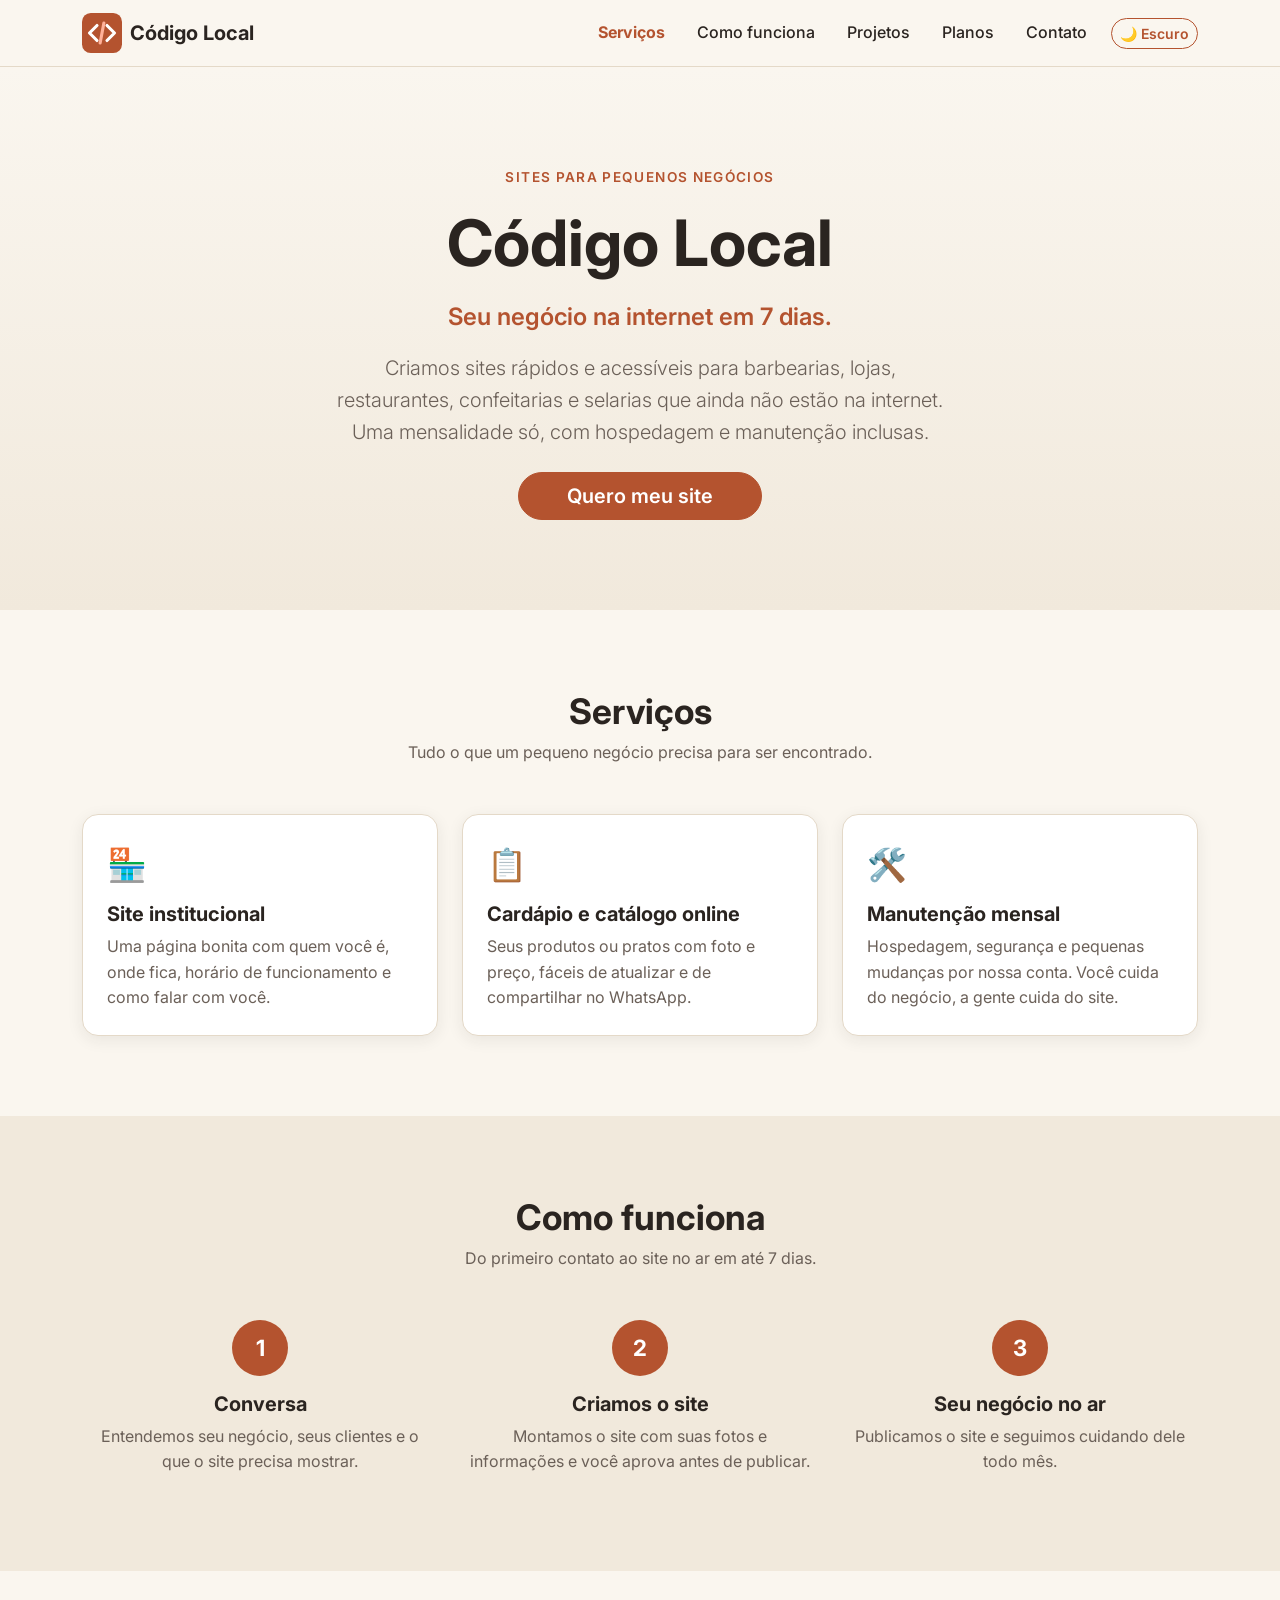
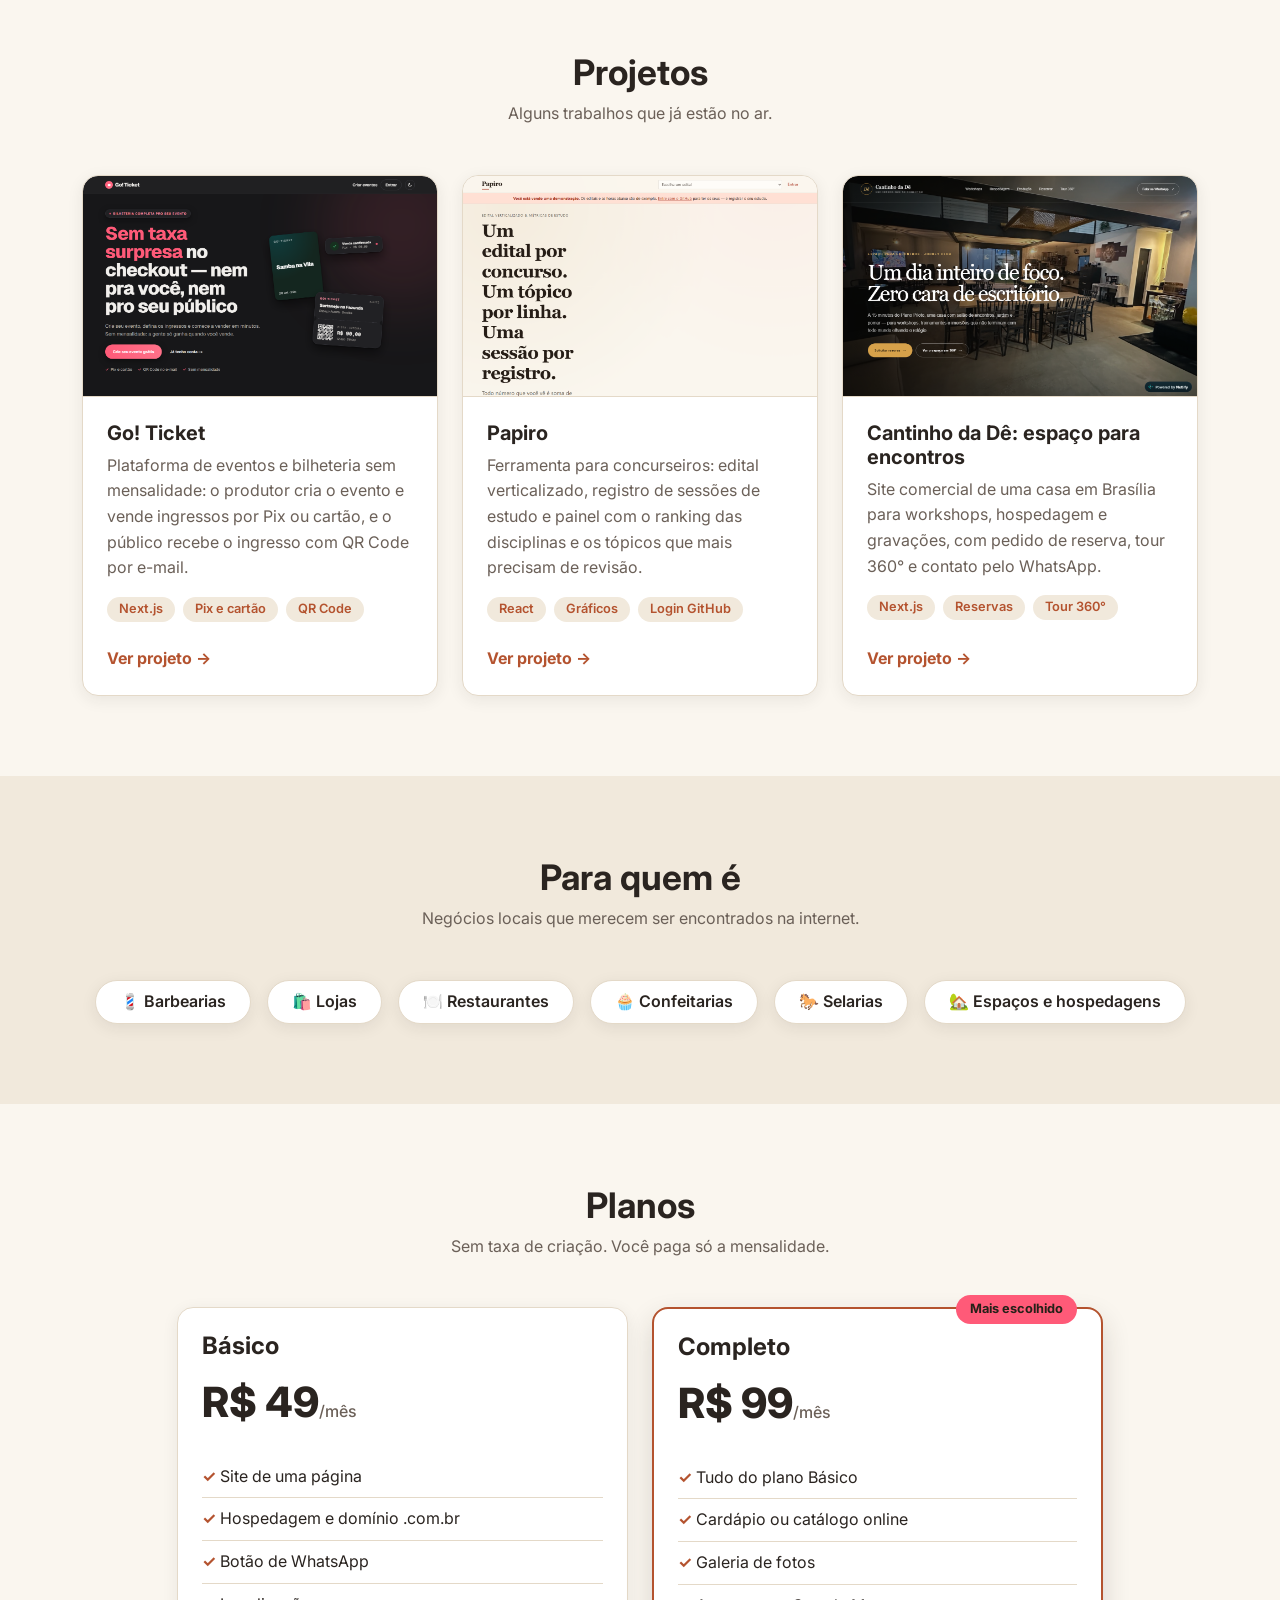
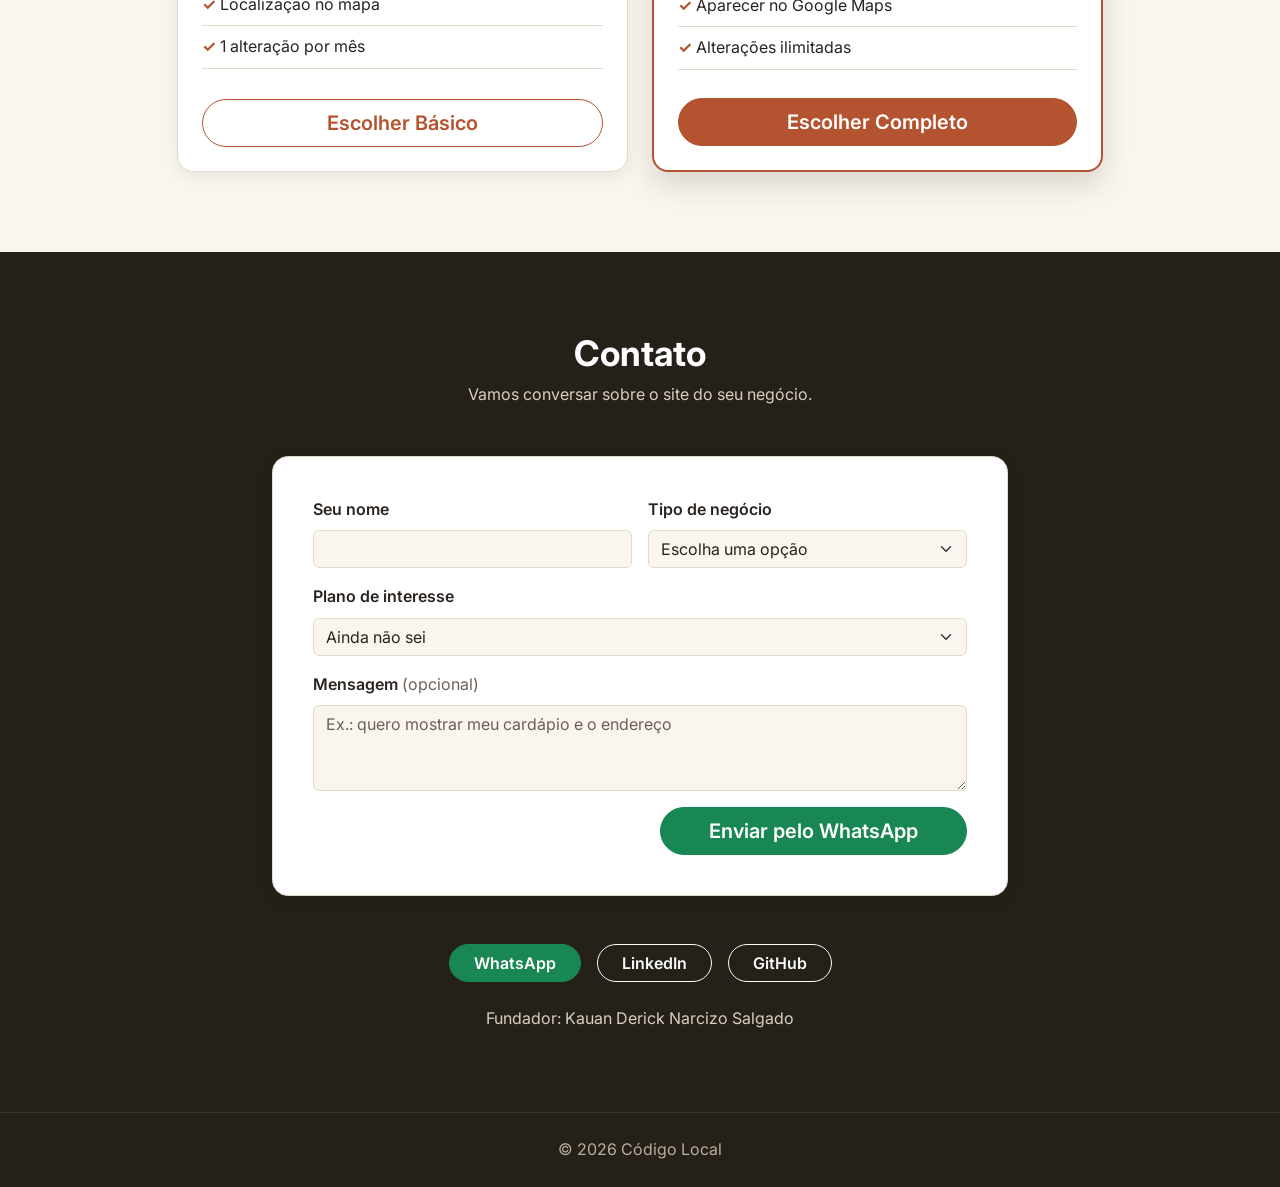
==== startup-codigo-local/index.html @ b6278787 "Adiciona protótipo da startup Código Local com Bootstrap e JavaScript Co-Authored-By: Claude Opus 5." ====
<!DOCTYPE html>
<html lang="pt-br" data-bs-theme="light">
<head>
    <meta charset="UTF-8">
    <!-- meta viewport: obrigatória para o Bootstrap ser responsivo no celular -->
    <meta name="viewport" content="width=device-width, initial-scale=1.0">
    <meta name="description" content="Código Local: sites rápidos e acessíveis para pequenos negócios. Seu negócio na internet em 7 dias, com hospedagem e manutenção inclusas na mensalidade.">
    <meta name="author" content="Kauan Derick Narcizo Salgado">
    <title>Código Local | Seu negócio na internet em 7 dias</title>

    <!-- Ícone da aba do navegador -->
    <link rel="icon" href="img/logo.svg" type="image/svg+xml">

    <!-- Aplica o tema salvo (claro/escuro) ANTES da página aparecer,
         para não piscar branco quem escolheu o modo escuro -->
    <script>
        try {
            const temaSalvo = localStorage.getItem('tema');
            if (temaSalvo) document.documentElement.setAttribute('data-bs-theme', temaSalvo);
        } catch (erro) { /* navegador sem localStorage: fica no tema claro */ }
    </script>

    <!-- 1º Bootstrap 5 via CDN (CSS) -->
    <link rel="stylesheet" href="https://cdn.jsdelivr.net/npm/bootstrap@5.3.3/dist/css/bootstrap.min.css"
          integrity="sha384-QWTKZyjpPEjISv5WaRU9OFeRpok6YctnYmDr5pNlyT2bRjXh0JMhjY6hW+ALEwIH" crossorigin="anonymous">

    <!-- 2º Fonte Inter do Google Fonts -->
    <link rel="preconnect" href="https://fonts.googleapis.com">
    <link rel="preconnect" href="https://fonts.gstatic.com" crossorigin>
    <link rel="stylesheet" href="https://fonts.googleapis.com/css2?family=Inter:wght@400;500;600;700;800&display=swap">

    <!-- 3º Nosso CSS vem DEPOIS do Bootstrap, para conseguir personalizar as cores dele -->
    <link rel="stylesheet" href="style.css">
</head>
<!-- data-bs-spy="scroll": Scrollspy do Bootstrap destaca no menu a seção que está na tela -->
<body data-bs-spy="scroll" data-bs-target="#menu-principal">

    <!-- CABEÇALHO: Navbar do Bootstrap.
         navbar-expand-lg = menu aberto em telas grandes e "hambúrguer" em telas menores -->
    <header class="navbar navbar-expand-lg sticky-top cabecalho">
        <nav class="container" aria-label="Menu principal">
            <a href="#inicio" class="navbar-brand d-flex align-items-center gap-2 fw-bolder">
                <img src="img/logo.svg" alt="" width="40" height="40">
                <span>Código Local</span>
            </a>

            <!-- Botão hambúrguer: só aparece no celular/tablet -->
            <button class="navbar-toggler" type="button" data-bs-toggle="collapse" data-bs-target="#menu-principal"
                    aria-controls="menu-principal" aria-expanded="false" aria-label="Abrir menu">
                <span class="navbar-toggler-icon"></span>
            </button>

            <div class="collapse navbar-collapse" id="menu-principal">
                <ul class="navbar-nav ms-auto align-items-lg-center gap-lg-3">
                    <li class="nav-item"><a class="nav-link" href="#servicos">Serviços</a></li>
                    <li class="nav-item"><a class="nav-link" href="#como-funciona">Como funciona</a></li>
                    <li class="nav-item"><a class="nav-link" href="#projetos">Projetos</a></li>
                    <li class="nav-item"><a class="nav-link" href="#planos">Planos</a></li>
                    <li class="nav-item"><a class="nav-link" href="#contato">Contato</a></li>
                    <li class="nav-item my-2 my-lg-0">
                        <!-- Botão de tema claro/escuro (controlado pelo script.js) -->
                        <button type="button" class="btn btn-outline-primary btn-sm rounded-pill" id="botao-tema"
                                aria-label="Ativar modo escuro">🌙 Escuro</button>
                    </li>
                </ul>
            </div>
        </nav>
    </header>

    <main>

        <!-- HERO: primeira coisa que o visitante vê -->
        <section class="hero text-center" id="inicio">
            <div class="container">
                <p class="hero__etiqueta text-uppercase fw-semibold mb-3">Sites para pequenos negócios</p>
                <h1 class="display-3 fw-bolder mb-3">Código Local</h1>
                <p class="fs-4 fw-semibold text-primary mb-3">Seu negócio na internet em 7 dias.</p>
                <p class="lead text-body-secondary mx-auto mb-4 hero__texto">
                    Criamos sites rápidos e acessíveis para barbearias, lojas, restaurantes,
                    confeitarias e selarias que ainda não estão na internet. Uma mensalidade
                    só, com hospedagem e manutenção inclusas.
                </p>
                <a href="#contato" class="btn btn-primary btn-lg rounded-pill px-5">Quero meu site</a>
            </div>
        </section>

        <!-- SERVIÇOS: Grid do Bootstrap (row + col) com Cards -->
        <section class="secao" id="servicos">
            <div class="container">
                <h2 class="text-center fw-bold mb-2">Serviços</h2>
                <p class="text-center text-body-secondary mb-5">Tudo o que um pequeno negócio precisa para ser encontrado.</p>

                <!-- row g-4 = linha com espaço entre as colunas.
                     col-md-4 = 3 colunas (4 de 12) a partir do tablet; no celular, 1 coluna -->
                <div class="row g-4">
                    <div class="col-md-4">
                        <article class="card card--hover h-100">
                            <div class="card-body p-4">
                                <span class="card__icone" aria-hidden="true">🏪</span>
                                <h3 class="card-title h5 fw-bold">Site institucional</h3>
                                <p class="card-text text-body-secondary">Uma página bonita com quem você é, onde fica, horário de funcionamento e como falar com você.</p>
                            </div>
                        </article>
                    </div>
                    <div class="col-md-4">
                        <article class="card card--hover h-100">
                            <div class="card-body p-4">
                                <span class="card__icone" aria-hidden="true">📋</span>
                                <h3 class="card-title h5 fw-bold">Cardápio e catálogo online</h3>
                                <p class="card-text text-body-secondary">Seus produtos ou pratos com foto e preço, fáceis de atualizar e de compartilhar no WhatsApp.</p>
                            </div>
                        </article>
                    </div>
                    <div class="col-md-4">
                        <article class="card card--hover h-100">
                            <div class="card-body p-4">
                                <span class="card__icone" aria-hidden="true">🛠️</span>
                                <h3 class="card-title h5 fw-bold">Manutenção mensal</h3>
                                <p class="card-text text-body-secondary">Hospedagem, segurança e pequenas mudanças por nossa conta. Você cuida do negócio, a gente cuida do site.</p>
                            </div>
                        </article>
                    </div>
                </div>
            </div>
        </section>

        <!-- COMO FUNCIONA: os 3 passos até o site ficar no ar -->
        <section class="secao secao--alternada" id="como-funciona">
            <div class="container">
                <h2 class="text-center fw-bold mb-2">Como funciona</h2>
                <p class="text-center text-body-secondary mb-5">Do primeiro contato ao site no ar em até 7 dias.</p>
                <ol class="row g-4 list-unstyled passos">
                    <li class="col-md-4 passo text-center px-3">
                        <h3 class="h5 fw-bold">Conversa</h3>
                        <p class="text-body-secondary mb-0">Entendemos seu negócio, seus clientes e o que o site precisa mostrar.</p>
                    </li>
                    <li class="col-md-4 passo text-center px-3">
                        <h3 class="h5 fw-bold">Criamos o site</h3>
                        <p class="text-body-secondary mb-0">Montamos o site com suas fotos e informações e você aprova antes de publicar.</p>
                    </li>
                    <li class="col-md-4 passo text-center px-3">
                        <h3 class="h5 fw-bold">Seu negócio no ar</h3>
                        <p class="text-body-secondary mb-0">Publicamos o site e seguimos cuidando dele todo mês.</p>
                    </li>
                </ol>
            </div>
        </section>

        <!-- PROJETOS: Cards com imagem (card-img-top + img-fluid) -->
        <section class="secao" id="projetos">
            <div class="container">
                <h2 class="text-center fw-bold mb-2">Projetos</h2>
                <p class="text-center text-body-secondary mb-5">Alguns trabalhos que já estão no ar.</p>

                <!-- col-md-6 col-lg-4: 1 coluna no celular, 2 no tablet, 3 no computador -->
                <div class="row g-4">

                    <!-- Projeto 1: Go! Ticket -->
                    <div class="col-md-6 col-lg-4">
                        <article class="card card--hover card--projeto h-100">
                            <img src="img/go-ticket.png" class="card-img-top img-fluid" alt="Página inicial do Go! Ticket em tema escuro, com o título Sem taxa surpresa no checkout e exemplos de ingressos com QR Code" width="1280" height="800" loading="lazy">
                            <div class="card-body d-flex flex-column p-4">
                                <h3 class="card-title h5 fw-bold">Go! Ticket</h3>
                                <p class="card-text text-body-secondary">Plataforma de eventos e bilheteria sem mensalidade: o produtor cria o evento e vende ingressos por Pix ou cartão, e o público recebe o ingresso com QR Code por e-mail.</p>
                                <ul class="list-unstyled d-flex flex-wrap gap-2 mb-4">
                                    <li class="badge rounded-pill tag">Next.js</li>
                                    <li class="badge rounded-pill tag">Pix e cartão</li>
                                    <li class="badge rounded-pill tag">QR Code</li>
                                </ul>
                                <a href="https://go-ticket-pink.vercel.app/" target="_blank" rel="noopener" class="link-projeto mt-auto">Ver projeto</a>
                            </div>
                        </article>
                    </div>

                    <!-- Projeto 2: Papiro -->
                    <div class="col-md-6 col-lg-4">
                        <article class="card card--hover card--projeto h-100">
                            <img src="img/papiro.png" class="card-img-top img-fluid" alt="Página inicial do Papiro em tons de creme, com o título Um edital por concurso, um tópico por linha, uma sessão por registro" width="1280" height="800" loading="lazy">
                            <div class="card-body d-flex flex-column p-4">
                                <h3 class="card-title h5 fw-bold">Papiro</h3>
                                <p class="card-text text-body-secondary">Ferramenta para concurseiros: edital verticalizado, registro de sessões de estudo e painel com o ranking das disciplinas e os tópicos que mais precisam de revisão.</p>
                                <ul class="list-unstyled d-flex flex-wrap gap-2 mb-4">
                                    <li class="badge rounded-pill tag">React</li>
                                    <li class="badge rounded-pill tag">Gráficos</li>
                                    <li class="badge rounded-pill tag">Login GitHub</li>
                                </ul>
                                <a href="https://papiro-web-omega.vercel.app/" target="_blank" rel="noopener" class="link-projeto mt-auto">Ver projeto</a>
                            </div>
                        </article>
                    </div>

                    <!-- Projeto 3: Cantinho da Dê (site comercial) -->
                    <div class="col-md-6 col-lg-4">
                        <article class="card card--hover card--projeto h-100">
                            <img src="img/cantinho-espaco.png" class="card-img-top img-fluid" alt="Site do Cantinho da Dê com foto do salão de encontros e o título Um dia inteiro de foco, zero cara de escritório" width="1280" height="800" loading="lazy">
                            <div class="card-body d-flex flex-column p-4">
                                <h3 class="card-title h5 fw-bold">Cantinho da Dê: espaço para encontros</h3>
                                <p class="card-text text-body-secondary">Site comercial de uma casa em Brasília para workshops, hospedagem e gravações, com pedido de reserva, tour 360° e contato pelo WhatsApp.</p>
                                <ul class="list-unstyled d-flex flex-wrap gap-2 mb-4">
                                    <li class="badge rounded-pill tag">Next.js</li>
                                    <li class="badge rounded-pill tag">Reservas</li>
                                    <li class="badge rounded-pill tag">Tour 360°</li>
                                </ul>
                                <a href="https://cantinhodade.netlify.app/" target="_blank" rel="noopener" class="link-projeto mt-auto">Ver projeto</a>
                            </div>
                        </article>
                    </div>

                </div>
            </div>
        </section>

        <!-- PARA QUEM É: Flexbox do Bootstrap (d-flex + justify-content-center) -->
        <section class="secao secao--alternada" id="para-quem">
            <div class="container">
                <h2 class="text-center fw-bold mb-2">Para quem é</h2>
                <p class="text-center text-body-secondary mb-5">Negócios locais que merecem ser encontrados na internet.</p>
                <ul class="list-unstyled d-flex flex-wrap justify-content-center gap-3 mb-0 publico">
                    <li class="px-4 py-2 fw-semibold">💈 Barbearias</li>
                    <li class="px-4 py-2 fw-semibold">🛍️ Lojas</li>
                    <li class="px-4 py-2 fw-semibold">🍽️ Restaurantes</li>
                    <li class="px-4 py-2 fw-semibold">🧁 Confeitarias</li>
                    <li class="px-4 py-2 fw-semibold">🐎 Selarias</li>
                    <li class="px-4 py-2 fw-semibold">🏡 Espaços e hospedagens</li>
                </ul>
            </div>
        </section>

        <!-- PLANOS: os botões abrem um Modal do Bootstrap pelo JavaScript -->
        <section class="secao" id="planos">
            <div class="container">
                <h2 class="text-center fw-bold mb-2">Planos</h2>
                <p class="text-center text-body-secondary mb-5">Sem taxa de criação. Você paga só a mensalidade.</p>

                <!-- justify-content-center centraliza as 2 colunas -->
                <div class="row g-4 justify-content-center">

                    <!-- Plano Básico -->
                    <div class="col-md-6 col-lg-5">
                        <article class="card plano h-100">
                            <div class="card-body d-flex flex-column p-4">
                                <h3 class="card-title h4 fw-bold">Básico</h3>
                                <p class="plano__preco">R$ 49<span>/mês</span></p>
                                <ul class="plano__lista">
                                    <li>Site de uma página</li>
                                    <li>Hospedagem e domínio .com.br</li>
                                    <li>Botão de WhatsApp</li>
                                    <li>Localização no mapa</li>
                                    <li>1 alteração por mês</li>
                                </ul>
                                <!-- data-plano e data-preco: o script.js lê esses dados para montar o modal -->
                                <button type="button" class="btn btn-outline-primary btn-lg rounded-pill mt-auto botao-plano"
                                        data-plano="Básico" data-preco="49">Escolher Básico</button>
                            </div>
                        </article>
                    </div>

                    <!-- Plano Completo (destacado) -->
                    <div class="col-md-6 col-lg-5">
                        <article class="card plano plano--destaque h-100">
                            <p class="plano__selo">Mais escolhido</p>
                            <div class="card-body d-flex flex-column p-4">
                                <h3 class="card-title h4 fw-bold">Completo</h3>
                                <p class="plano__preco">R$ 99<span>/mês</span></p>
                                <ul class="plano__lista">
                                    <li>Tudo do plano Básico</li>
                                    <li>Cardápio ou catálogo online</li>
                                    <li>Galeria de fotos</li>
                                    <li>Aparecer no Google Maps</li>
                                    <li>Alterações ilimitadas</li>
                                </ul>
                                <button type="button" class="btn btn-primary btn-lg rounded-pill mt-auto botao-plano"
                                        data-plano="Completo" data-preco="99">Escolher Completo</button>
                            </div>
                        </article>
                    </div>

                </div>
            </div>
        </section>

        <!-- CONTATO: formulário do Bootstrap (form-control) com validação em JavaScript -->
        <section class="secao secao--escura" id="contato">
            <div class="container">
                <h2 class="text-center fw-bold mb-2">Contato</h2>
                <p class="text-center secao__subtitulo mb-5">Vamos conversar sobre o site do seu negócio.</p>

                <div class="row justify-content-center">
                    <div class="col-lg-8">
                        <div class="card p-3 p-md-4">
                            <div class="card-body">

                                <!-- Aqui o JavaScript coloca os alertas (sucesso ou erro) -->
                                <div id="formulario-alerta" aria-live="polite"></div>

                                <!-- novalidate: desliga os balões padrão do navegador.
                                     Quem valida é o nosso script.js, usando .is-invalid do Bootstrap -->
                                <form id="formulario-contato" novalidate>
                                    <div class="row g-3">
                                        <!-- Campos lado a lado no computador (col-md-6) e empilhados no celular -->
                                        <div class="col-md-6">
                                            <label for="campo-nome" class="form-label fw-semibold">Seu nome</label>
                                            <input type="text" class="form-control" id="campo-nome" name="nome"
                                                   autocomplete="name" required minlength="2">
                                            <div class="invalid-feedback">Digite seu nome.</div>
                                        </div>
                                        <div class="col-md-6">
                                            <label for="campo-negocio" class="form-label fw-semibold">Tipo de negócio</label>
                                            <!-- O "value" já vem com o artigo (uma/um) para a frase do WhatsApp ficar natural -->
                                            <select class="form-select" id="campo-negocio" name="negocio" required>
                                                <option value="" selected disabled>Escolha uma opção</option>
                                                <option value="uma barbearia">Barbearia</option>
                                                <option value="uma loja">Loja</option>
                                                <option value="um restaurante">Restaurante</option>
                                                <option value="uma confeitaria">Confeitaria</option>
                                                <option value="uma selaria">Selaria</option>
                                                <option value="um espaço ou hospedagem">Espaço ou hospedagem</option>
                                                <option value="outro tipo de negócio">Outro</option>
                                            </select>
                                            <div class="invalid-feedback">Escolha o tipo do seu negócio.</div>
                                        </div>
                                        <div class="col-12">
                                            <label for="campo-plano" class="form-label fw-semibold">Plano de interesse</label>
                                            <select class="form-select" id="campo-plano" name="plano">
                                                <option value="">Ainda não sei</option>
                                                <option value="Básico">Básico (R$ 49/mês)</option>
                                                <option value="Completo">Completo (R$ 99/mês)</option>
                                            </select>
                                        </div>
                                        <div class="col-12">
                                            <label for="campo-mensagem" class="form-label fw-semibold">Mensagem <span class="fw-normal text-body-secondary">(opcional)</span></label>
                                            <textarea class="form-control" id="campo-mensagem" name="mensagem" rows="3"
                                                      placeholder="Ex.: quero mostrar meu cardápio e o endereço"></textarea>
                                        </div>
                                        <div class="col-12 d-grid d-md-flex justify-content-md-end">
                                            <button type="submit" class="btn btn-success btn-lg rounded-pill px-5">Enviar pelo WhatsApp</button>
                                        </div>
                                    </div>
                                </form>

                            </div>
                        </div>
                    </div>
                </div>

                <!-- Outras formas de contato -->
                <ul class="list-unstyled d-flex flex-wrap justify-content-center gap-3 mt-5 mb-0">
                    <li><a href="#" id="link-whatsapp" target="_blank" rel="noopener" class="btn btn-success rounded-pill px-4">WhatsApp</a></li>
                    <li><a href="https://www.linkedin.com/in/kauan-derick-narcizo-salgado-6b449b1a3/" target="_blank" rel="noopener" class="btn btn-outline-light rounded-pill px-4">LinkedIn</a></li>
                    <li><a href="https://github.com/kauan-salgado" target="_blank" rel="noopener" class="btn btn-outline-light rounded-pill px-4">GitHub</a></li>
                </ul>
                <p class="text-center secao__subtitulo mt-4 mb-0">Fundador: Kauan Derick Narcizo Salgado</p>
            </div>
        </section>

    </main>

    <!-- RODAPÉ: o ano é preenchido automaticamente pelo script.js -->
    <footer class="rodape text-center py-4">
        <div class="container">
            <p class="mb-0">&copy; <span id="ano-atual">2026</span> Código Local</p>
        </div>
    </footer>

    <!-- MODAL do Bootstrap: aparece quando o visitante escolhe um plano -->
    <div class="modal fade" id="modal-plano" tabindex="-1" aria-labelledby="modal-plano-titulo" aria-hidden="true">
        <div class="modal-dialog modal-dialog-centered">
            <div class="modal-content">
                <div class="modal-header">
                    <h2 class="modal-title h5 fw-bold" id="modal-plano-titulo">
                        Plano <span id="modal-plano-nome">Completo</span>
                    </h2>
                    <button type="button" class="btn-close" data-bs-dismiss="modal" aria-label="Fechar"></button>
                </div>
                <div class="modal-body">
                    <p class="fs-3 fw-bolder mb-2">R$ <span id="modal-plano-preco">99</span><span class="fs-6 fw-medium text-body-secondary">/mês</span></p>
                    <p class="text-body-secondary mb-0">Ótima escolha! Como você prefere continuar?</p>
                </div>
                <div class="modal-footer">
                    <button type="button" class="btn btn-outline-primary rounded-pill" id="modal-ir-formulario">Preencher formulário</button>
                    <a href="#" class="btn btn-success rounded-pill" id="modal-whatsapp" target="_blank" rel="noopener">Falar no WhatsApp</a>
                </div>
            </div>
        </div>
    </div>

    <!-- JavaScript do Bootstrap via CDN (bundle = já inclui o Popper).
         Fica no fim do body para a página carregar primeiro -->
    <script src="https://cdn.jsdelivr.net/npm/bootstrap@5.3.3/dist/js/bootstrap.bundle.min.js"
            integrity="sha384-YvpcrYf0tY3lHB60NNkmXc5s9fDVZLESaAA55NDzOxhy9GkcIdslK1eN7N6jIeHz" crossorigin="anonymous"></script>

    <!-- Nosso JavaScript (precisa vir DEPOIS do Bootstrap, porque usa bootstrap.Modal) -->
    <script src="script.js"></script>
</body>
</html>
---- startup-codigo-local/style.css ----
/* =========================================================
   CÓDIGO LOCAL: personalização do Bootstrap 5
   O layout (grid, espaçamentos, navbar, cards, formulário)
   vem das classes do Bootstrap no HTML. Este arquivo só
   aplica a identidade visual da marca por cima dele.
   ========================================================= */

/* =========================================================
   1. CORES DA MARCA: TEMA CLARO
   Paleta inspirada nos projetos: creme (Papiro e Cantinho),
   terracota (Papiro) e coral (Go! Ticket).
   ========================================================= */
:root {
    --cor-primaria: #b4532f;        /* terracota: botões e destaques */
    --cor-primaria-rgb: 180, 83, 47;/* a mesma cor em RGB (o Bootstrap precisa assim) */
    --cor-primaria-escura: #8f3f22; /* hover dos botões */
    --cor-texto-botao: #ffffff;     /* texto em cima do terracota */
    --cor-destaque: #ff5a78;        /* coral: selo do plano Completo */
    --cor-fundo: #faf6ef;           /* creme: fundo da página */
    --cor-fundo-alt: #f1e9dc;       /* creme mais escuro: seções alternadas */
    --cor-card: #ffffff;            /* fundo dos cards */
    --cor-texto: #2a2420;           /* marrom quase preto: texto principal */
    --cor-texto-suave: #6b6058;     /* texto secundário */
    --cor-borda: #e4d9c8;           /* linhas e bordas */
    --cor-escura: #252118;          /* fundo do contato e do rodapé */

    --raio: 16px;
    --sombra: 0 4px 16px rgba(42, 36, 32, 0.08);
    --sombra-forte: 0 12px 28px rgba(42, 36, 32, 0.16);
}

/* =========================================================
   2. CORES DA MARCA: TEMA ESCURO
   Ativado pelo botão 🌙 (script.js troca data-bs-theme no <html>)
   ========================================================= */
[data-bs-theme="dark"] {
    --cor-primaria: #e3825a;        /* terracota mais claro para ler no fundo escuro */
    --cor-primaria-rgb: 227, 130, 90;
    --cor-primaria-escura: #f0a07f;
    --cor-texto-botao: #1c1915;
    --cor-fundo: #1c1915;
    --cor-fundo-alt: #24201b;
    --cor-card: #2b2620;
    --cor-texto: #f3ece2;
    --cor-texto-suave: #b8ad9f;
    --cor-borda: #3d362d;
    --cor-escura: #12100e;

    --sombra: 0 4px 16px rgba(0, 0, 0, 0.3);
    --sombra-forte: 0 12px 28px rgba(0, 0, 0, 0.45);
}

/* =========================================================
   3. LIGANDO AS CORES DA MARCA ÀS VARIÁVEIS DO BOOTSTRAP
   Assim .text-primary, .bg-primary, .text-body-secondary etc.
   passam a usar as nossas cores.
   ========================================================= */
:root,
[data-bs-theme="dark"] {
    --bs-primary: var(--cor-primaria);
    --bs-primary-rgb: var(--cor-primaria-rgb);
    --bs-body-bg: var(--cor-fundo);
    --bs-body-color: var(--cor-texto);
    --bs-secondary-color: var(--cor-texto-suave);
    --bs-border-color: var(--cor-borda);
    --bs-link-color: var(--cor-primaria);
    --bs-link-color-rgb: var(--cor-primaria-rgb);
    --bs-link-hover-color: var(--cor-primaria-escura);
    --bs-body-font-family: "Inter", Arial, Helvetica, sans-serif;
    --bs-body-line-height: 1.6;
}

html {
    scroll-padding-top: 80px; /* o título não fica escondido atrás do menu fixo */
}

/* =========================================================
   4. BOTÕES: .btn-primary e .btn-outline-primary na cor terracota
   ========================================================= */
.btn {
    font-weight: 600;
    transition: background-color 0.2s, transform 0.2s;
}

.btn:hover {
    transform: translateY(-2px);
}

.btn-primary {
    --bs-btn-color: var(--cor-texto-botao);
    --bs-btn-bg: var(--cor-primaria);
    --bs-btn-border-color: var(--cor-primaria);
    --bs-btn-hover-color: var(--cor-texto-botao);
    --bs-btn-hover-bg: var(--cor-primaria-escura);
    --bs-btn-hover-border-color: var(--cor-primaria-escura);
    --bs-btn-active-color: var(--cor-texto-botao);
    --bs-btn-active-bg: var(--cor-primaria-escura);
    --bs-btn-active-border-color: var(--cor-primaria-escura);
    --bs-btn-focus-shadow-rgb: var(--cor-primaria-rgb);
}

.btn-outline-primary {
    --bs-btn-color: var(--cor-primaria);
    --bs-btn-border-color: var(--cor-primaria);
    --bs-btn-hover-color: var(--cor-texto-botao);
    --bs-btn-hover-bg: var(--cor-primaria);
    --bs-btn-hover-border-color: var(--cor-primaria);
    --bs-btn-active-color: var(--cor-texto-botao);
    --bs-btn-active-bg: var(--cor-primaria);
    --bs-btn-active-border-color: var(--cor-primaria);
    --bs-btn-focus-shadow-rgb: var(--cor-primaria-rgb);
}

/* =========================================================
   5. CABEÇALHO (Navbar)
   ========================================================= */
.cabecalho {
    background-color: var(--cor-fundo);
    border-bottom: 1px solid var(--cor-borda);
    --bs-navbar-color: var(--cor-texto);
    --bs-navbar-hover-color: var(--cor-primaria);
    --bs-navbar-active-color: var(--cor-primaria); /* link da seção atual (Scrollspy) */
    --bs-navbar-brand-color: var(--cor-texto);
    --bs-navbar-brand-hover-color: var(--cor-texto);
}

.cabecalho .nav-link {
    font-weight: 500;
}

.cabecalho .nav-link.active {
    font-weight: 700;
}

/* =========================================================
   6. HERO
   ========================================================= */
.hero {
    padding: 100px 0 90px;
    background: linear-gradient(180deg, var(--cor-fundo) 0%, var(--cor-fundo-alt) 100%);
}

.hero__etiqueta {
    color: var(--cor-primaria);
    letter-spacing: 0.1em;
    font-size: 0.85rem;
}

.hero__texto {
    max-width: 620px;
}

/* =========================================================
   7. SEÇÕES
   ========================================================= */
.secao {
    padding: 80px 0;
}

.secao h2 {
    font-size: 2.2rem;
}

.secao--alternada {
    background-color: var(--cor-fundo-alt);
}

.secao--escura {
    background-color: var(--cor-escura);
    color: #fff;
}

.secao--escura .secao__subtitulo {
    color: #d8cfc2;
}

/* =========================================================
   8. CARDS (por cima do .card do Bootstrap)
   ========================================================= */
.card {
    --bs-card-bg: var(--cor-card);
    --bs-card-border-color: var(--cor-borda);
    --bs-card-border-radius: var(--raio);
    --bs-card-inner-border-radius: calc(var(--raio) - 1px);
    color: var(--cor-texto);
    box-shadow: var(--sombra);
}

/* Efeito hover: o card sobe um pouco e a sombra aumenta */
.card--hover {
    transition: transform 0.25s, box-shadow 0.25s;
}

.card--hover:hover {
    transform: translateY(-6px);
    box-shadow: var(--sombra-forte);
}

.card__icone {
    font-size: 2rem;
    display: block;
    margin-bottom: 12px;
}

/* Imagem dos projetos com a mesma proporção em todos os cards */
.card--projeto {
    overflow: hidden;
}

.card--projeto .card-img-top {
    aspect-ratio: 16 / 10;
    object-fit: cover;
    object-position: top;
    border-bottom: 1px solid var(--cor-borda);
}

/* Tags de tecnologia (badges) */
.tag {
    background-color: var(--cor-fundo-alt);
    color: var(--cor-primaria);
    font-size: 0.8rem;
    font-weight: 600;
    padding: 6px 12px;
}

.link-projeto {
    color: var(--cor-primaria);
    font-weight: 700;
    text-decoration: none;
}

.link-projeto::after {
    content: " →";
}

.link-projeto:hover {
    text-decoration: underline;
}

/* =========================================================
   9. COMO FUNCIONA: círculo numerado antes de cada passo
   ========================================================= */
.passos {
    counter-reset: passo;
}

.passo {
    counter-increment: passo;
}

.passo::before {
    content: counter(passo);
    display: flex;
    justify-content: center;
    align-items: center;
    width: 56px;
    height: 56px;
    margin: 0 auto 16px;
    border-radius: 50%;
    background-color: var(--cor-primaria);
    color: var(--cor-texto-botao);
    font-size: 1.4rem;
    font-weight: 700;
}

/* =========================================================
   10. PARA QUEM É
   ========================================================= */
.publico li {
    background-color: var(--cor-card);
    border: 1px solid var(--cor-borda);
    border-radius: 999px;
    box-shadow: var(--sombra);
}

/* =========================================================
   11. PLANOS
   ========================================================= */
.plano {
    position: relative;
}

.plano .plano__preco {
    font-size: 2.6rem;
    font-weight: 800;
    margin: 0 0 20px;
}

.plano__preco span {
    font-size: 1rem;
    font-weight: 500;
    color: var(--cor-texto-suave);
}

.plano__lista {
    list-style: none;
    margin: 0 0 28px;
    padding: 0;
}

.plano__lista li {
    padding: 8px 0;
    border-bottom: 1px solid var(--cor-borda);
}

/* Marca de "certo" antes de cada item */
.plano__lista li::before {
    content: "✓ ";
    color: var(--cor-primaria);
    font-weight: 700;
}

/* Destaque do plano Completo */
.plano--destaque {
    border: 2px solid var(--cor-primaria);
    box-shadow: var(--sombra-forte);
}

.plano .plano__selo {
    position: absolute;
    top: -14px;
    right: 24px;
    z-index: 1;
    margin: 0;
    background-color: var(--cor-destaque);
    color: #252118;
    font-size: 0.8rem;
    font-weight: 700;
    padding: 4px 14px;
    border-radius: 999px;
}

/* =========================================================
   12. FORMULÁRIO E MODAL
   ========================================================= */
.form-control,
.form-select {
    background-color: var(--cor-fundo);
    border-color: var(--cor-borda);
    color: var(--cor-texto);
}

.form-control:focus,
.form-select:focus {
    border-color: var(--cor-primaria);
    box-shadow: 0 0 0 0.25rem rgba(var(--cor-primaria-rgb), 0.25);
}

.modal-content {
    --bs-modal-bg: var(--cor-card);
    --bs-modal-border-radius: var(--raio);
}

/* =========================================================
   13. RODAPÉ
   ========================================================= */
.rodape {
    background-color: var(--cor-escura);
    color: #b8ad9f;
    border-top: 1px solid #3a342b;
}

/* =========================================================
   14. RESPONSIVO
   O Bootstrap já resolve colunas e menu. Aqui só ajustamos
   tamanhos de fonte e espaçamentos no celular (até 768px).
   ========================================================= */
@media (max-width: 767.98px) {
    .hero {
        padding: 64px 0;
    }

    .secao {
        padding: 56px 0;
    }

    .secao h2 {
        font-size: 1.8rem;
    }

    .plano .plano__selo {
        right: 50%;
        transform: translateX(50%);
    }
}

/* Quem pede menos movimento no sistema não vê os cards e botões "pulando" */
@media (prefers-reduced-motion: reduce) {
    .btn:hover,
    .card--hover:hover {
        transform: none;
    }
}
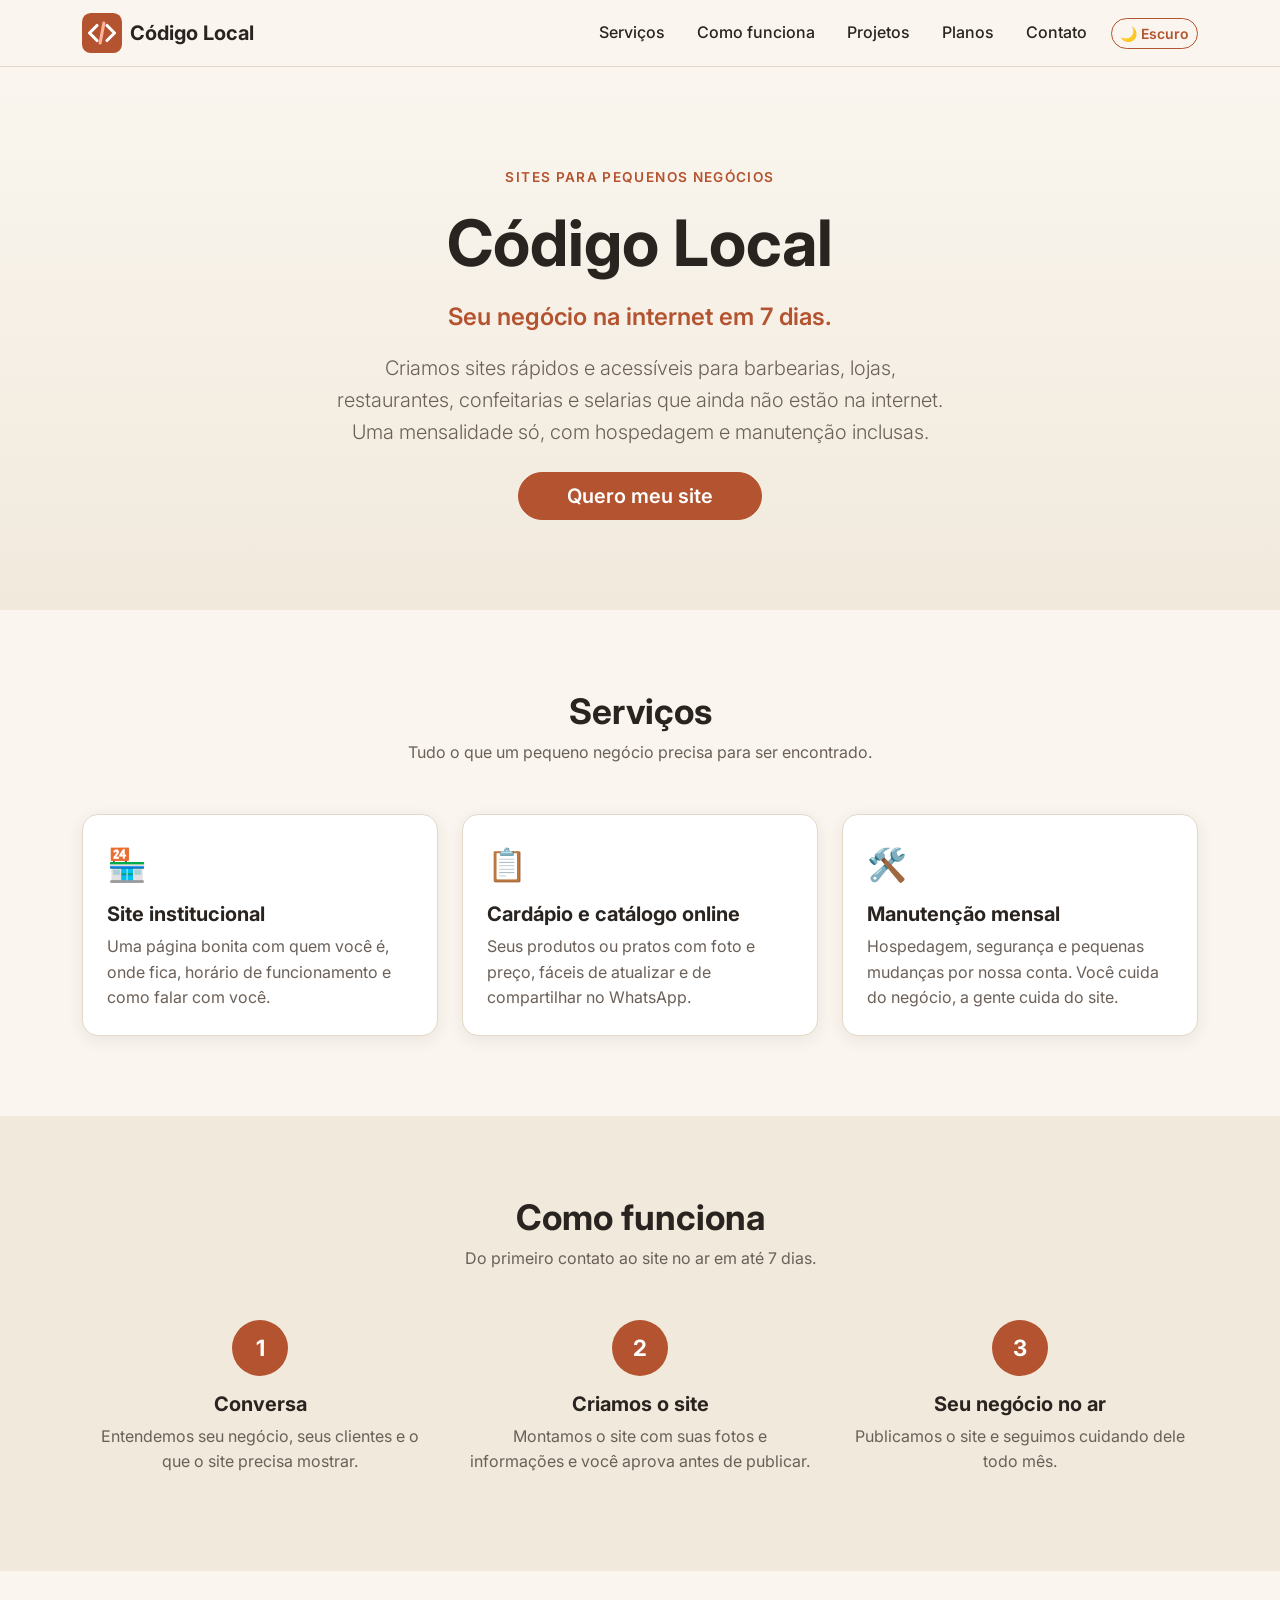
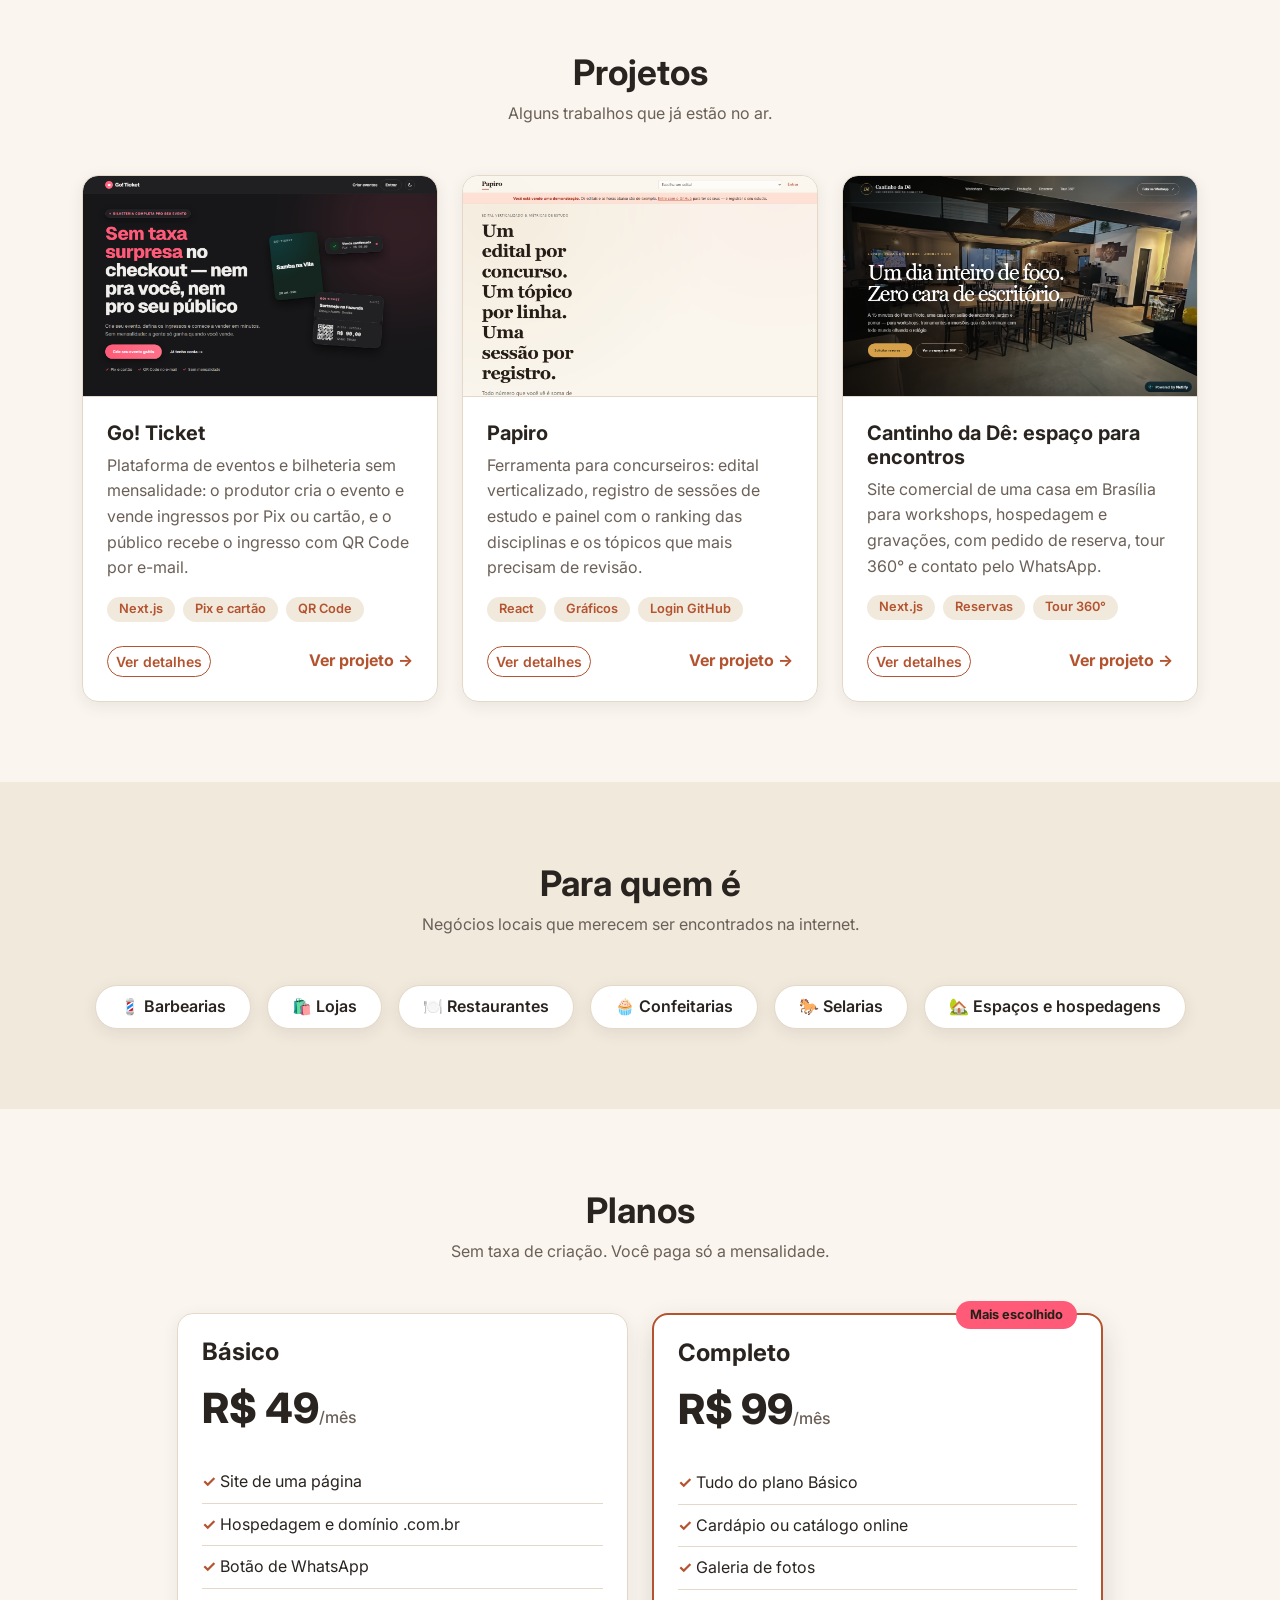
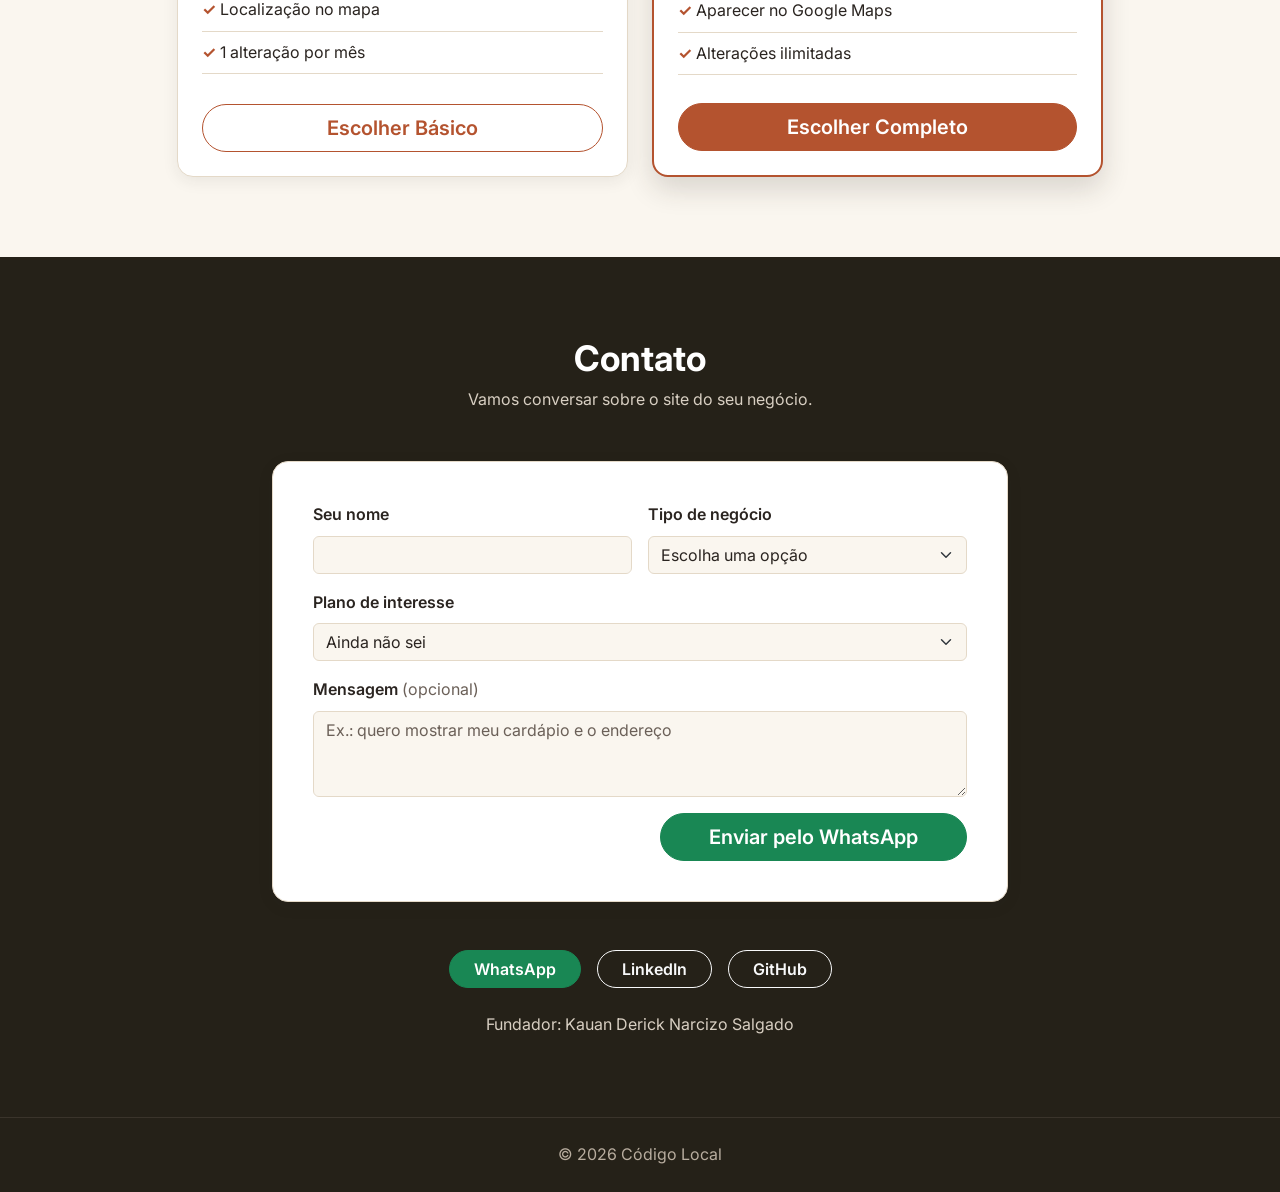
==== commit 575c6688: "Integra o card com botão JavaScript aos projetos do site da startup O botão "Ver detalhes" dos cards" ====
--- a/startup-codigo-local/index.html
+++ b/startup-codigo-local/index.html
@@ -146,7 +146,9 @@
             </div>
         </section>
 
-        <!-- PROJETOS: Cards com imagem (card-img-top + img-fluid) -->
+        <!-- PROJETOS: Cards com imagem (card-img-top + img-fluid).
+             O botão "Ver detalhes" usa addEventListener (script.js) para trocar
+             o texto do card e a classe de cor de fundo (bg-primary-subtle) -->
         <section class="secao" id="projetos">
             <div class="container">
                 <h2 class="text-center fw-bold mb-2">Projetos</h2>
@@ -161,13 +163,17 @@
                             <img src="img/go-ticket.png" class="card-img-top img-fluid" alt="Página inicial do Go! Ticket em tema escuro, com o título Sem taxa surpresa no checkout e exemplos de ingressos com QR Code" width="1280" height="800" loading="lazy">
                             <div class="card-body d-flex flex-column p-4">
                                 <h3 class="card-title h5 fw-bold">Go! Ticket</h3>
-                                <p class="card-text text-body-secondary">Plataforma de eventos e bilheteria sem mensalidade: o produtor cria o evento e vende ingressos por Pix ou cartão, e o público recebe o ingresso com QR Code por e-mail.</p>
+                                <p class="card-text text-body-secondary"
+                                   data-detalhes="Para quem é: produtores de eventos que não querem pagar mensalidade. O que resolve: vender ingressos online sem taxa surpresa no checkout.">Plataforma de eventos e bilheteria sem mensalidade: o produtor cria o evento e vende ingressos por Pix ou cartão, e o público recebe o ingresso com QR Code por e-mail.</p>
                                 <ul class="list-unstyled d-flex flex-wrap gap-2 mb-4">
                                     <li class="badge rounded-pill tag">Next.js</li>
                                     <li class="badge rounded-pill tag">Pix e cartão</li>
                                     <li class="badge rounded-pill tag">QR Code</li>
                                 </ul>
-                                <a href="https://go-ticket-pink.vercel.app/" target="_blank" rel="noopener" class="link-projeto mt-auto">Ver projeto</a>
+                                <div class="d-flex align-items-center justify-content-between gap-2 mt-auto">
+                                    <button type="button" class="btn btn-outline-primary btn-sm rounded-pill botao-detalhes" aria-pressed="false">Ver detalhes</button>
+                                    <a href="https://go-ticket-pink.vercel.app/" target="_blank" rel="noopener" class="link-projeto">Ver projeto</a>
+                                </div>
                             </div>
                         </article>
                     </div>
@@ -178,13 +184,17 @@
                             <img src="img/papiro.png" class="card-img-top img-fluid" alt="Página inicial do Papiro em tons de creme, com o título Um edital por concurso, um tópico por linha, uma sessão por registro" width="1280" height="800" loading="lazy">
                             <div class="card-body d-flex flex-column p-4">
                                 <h3 class="card-title h5 fw-bold">Papiro</h3>
-                                <p class="card-text text-body-secondary">Ferramenta para concurseiros: edital verticalizado, registro de sessões de estudo e painel com o ranking das disciplinas e os tópicos que mais precisam de revisão.</p>
+                                <p class="card-text text-body-secondary"
+                                   data-detalhes="Para quem é: quem estuda para concursos de TI. O que resolve: mostrar quais tópicos do edital mais precisam de revisão, com base nas sessões de estudo registradas.">Ferramenta para concurseiros: edital verticalizado, registro de sessões de estudo e painel com o ranking das disciplinas e os tópicos que mais precisam de revisão.</p>
                                 <ul class="list-unstyled d-flex flex-wrap gap-2 mb-4">
                                     <li class="badge rounded-pill tag">React</li>
                                     <li class="badge rounded-pill tag">Gráficos</li>
                                     <li class="badge rounded-pill tag">Login GitHub</li>
                                 </ul>
-                                <a href="https://papiro-web-omega.vercel.app/" target="_blank" rel="noopener" class="link-projeto mt-auto">Ver projeto</a>
+                                <div class="d-flex align-items-center justify-content-between gap-2 mt-auto">
+                                    <button type="button" class="btn btn-outline-primary btn-sm rounded-pill botao-detalhes" aria-pressed="false">Ver detalhes</button>
+                                    <a href="https://papiro-web-omega.vercel.app/" target="_blank" rel="noopener" class="link-projeto">Ver projeto</a>
+                                </div>
                             </div>
                         </article>
                     </div>
@@ -195,13 +205,17 @@
                             <img src="img/cantinho-espaco.png" class="card-img-top img-fluid" alt="Site do Cantinho da Dê com foto do salão de encontros e o título Um dia inteiro de foco, zero cara de escritório" width="1280" height="800" loading="lazy">
                             <div class="card-body d-flex flex-column p-4">
                                 <h3 class="card-title h5 fw-bold">Cantinho da Dê: espaço para encontros</h3>
-                                <p class="card-text text-body-secondary">Site comercial de uma casa em Brasília para workshops, hospedagem e gravações, com pedido de reserva, tour 360° e contato pelo WhatsApp.</p>
+                                <p class="card-text text-body-secondary"
+                                   data-detalhes="Para quem é: quem procura um espaço em Brasília para workshops, hospedagem ou gravações. O que resolve: conhecer o lugar pelo tour 360° e pedir a reserva sem sair do site.">Site comercial de uma casa em Brasília para workshops, hospedagem e gravações, com pedido de reserva, tour 360° e contato pelo WhatsApp.</p>
                                 <ul class="list-unstyled d-flex flex-wrap gap-2 mb-4">
                                     <li class="badge rounded-pill tag">Next.js</li>
                                     <li class="badge rounded-pill tag">Reservas</li>
                                     <li class="badge rounded-pill tag">Tour 360°</li>
                                 </ul>
-                                <a href="https://cantinhodade.netlify.app/" target="_blank" rel="noopener" class="link-projeto mt-auto">Ver projeto</a>
+                                <div class="d-flex align-items-center justify-content-between gap-2 mt-auto">
+                                    <button type="button" class="btn btn-outline-primary btn-sm rounded-pill botao-detalhes" aria-pressed="false">Ver detalhes</button>
+                                    <a href="https://cantinhodade.netlify.app/" target="_blank" rel="noopener" class="link-projeto">Ver projeto</a>
+                                </div>
                             </div>
                         </article>
                     </div>
--- a/startup-codigo-local/style.css
+++ b/startup-codigo-local/style.css
@@ -23,6 +23,7 @@
     --cor-texto-suave: #6b6058;     /* texto secundário */
     --cor-borda: #e4d9c8;           /* linhas e bordas */
     --cor-escura: #252118;          /* fundo do contato e do rodapé */
+    --cor-primaria-suave: #f6e1d6;  /* terracota bem claro: card com "Ver detalhes" aberto */
 
     --raio: 16px;
     --sombra: 0 4px 16px rgba(42, 36, 32, 0.08);
@@ -45,6 +46,7 @@
     --cor-texto-suave: #b8ad9f;
     --cor-borda: #3d362d;
     --cor-escura: #12100e;
+    --cor-primaria-suave: #3b2a21;
 
     --sombra: 0 4px 16px rgba(0, 0, 0, 0.3);
     --sombra-forte: 0 12px 28px rgba(0, 0, 0, 0.45);
@@ -59,6 +61,8 @@
 [data-bs-theme="dark"] {
     --bs-primary: var(--cor-primaria);
     --bs-primary-rgb: var(--cor-primaria-rgb);
+    --bs-primary-bg-subtle: var(--cor-primaria-suave);   /* usada por .bg-primary-subtle */
+    --bs-primary-border-subtle: var(--cor-primaria);
     --bs-body-bg: var(--cor-fundo);
     --bs-body-color: var(--cor-texto);
     --bs-secondary-color: var(--cor-texto-suave);
